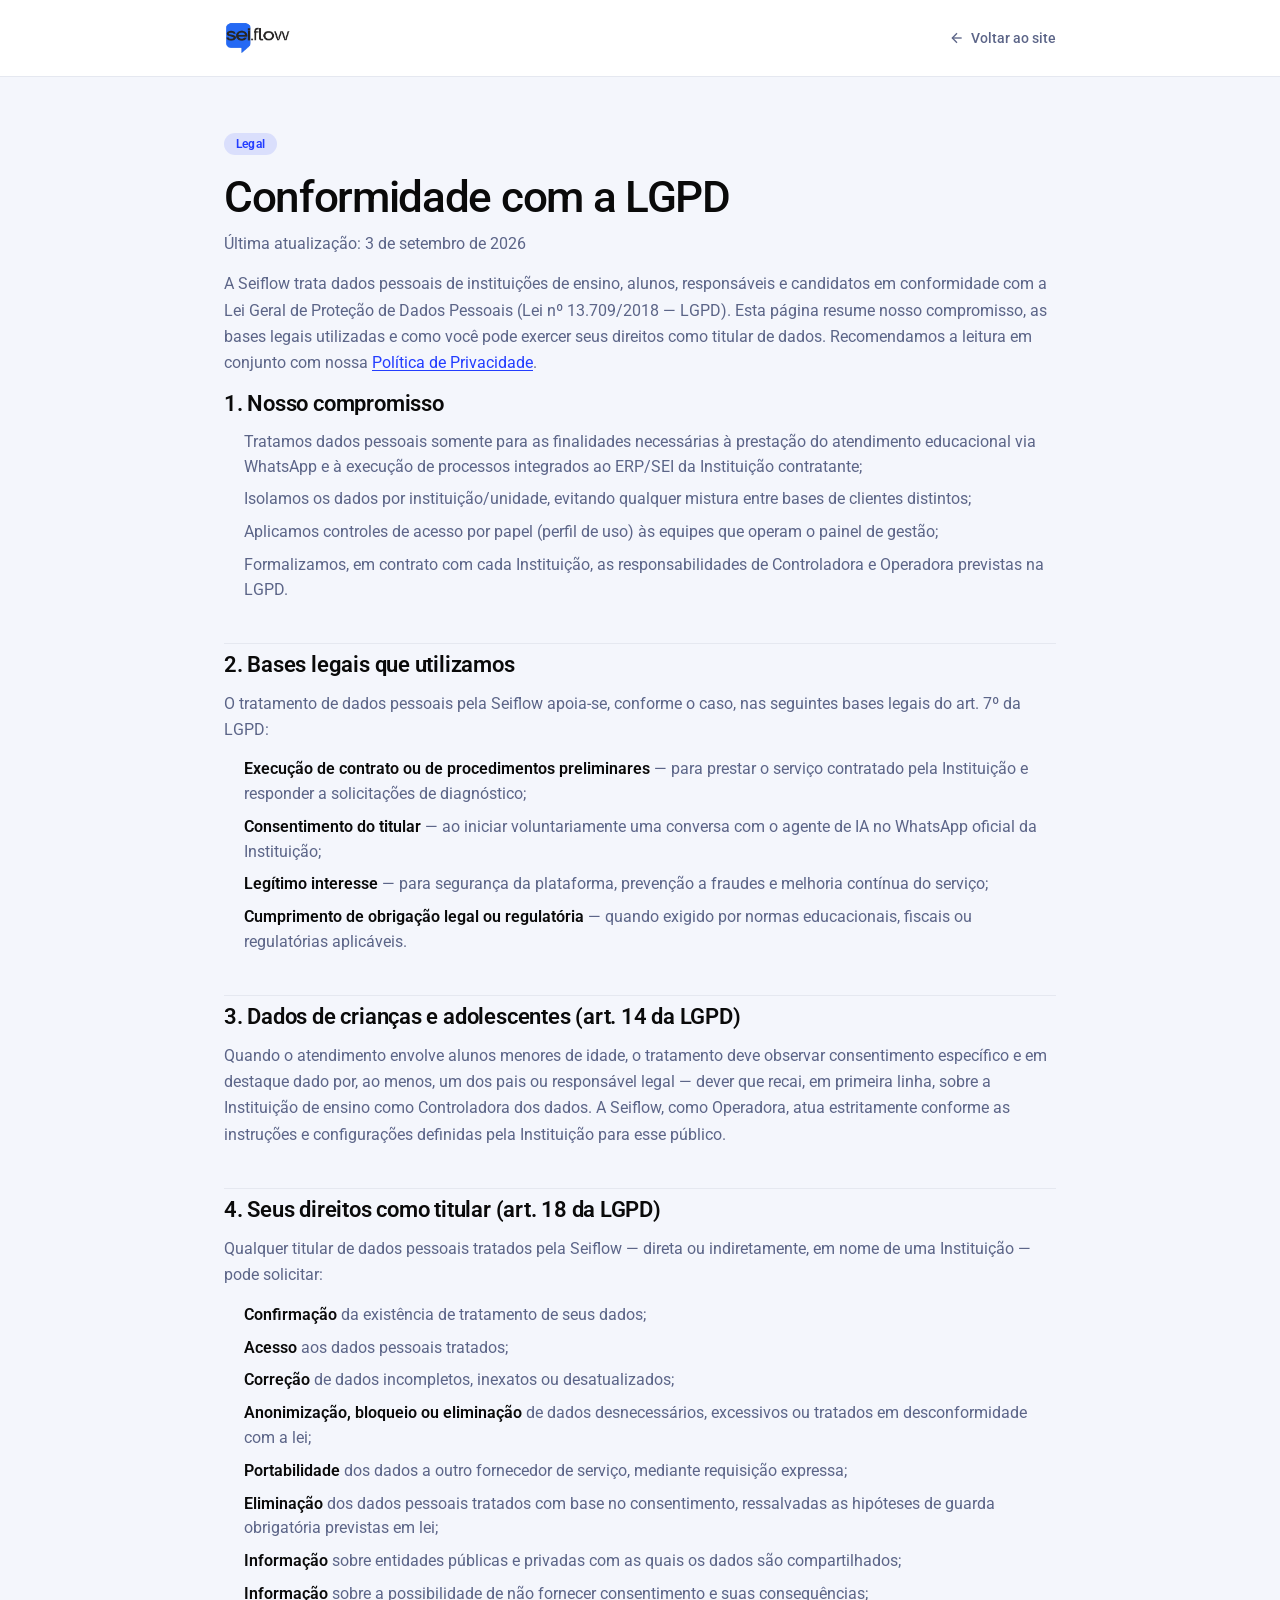
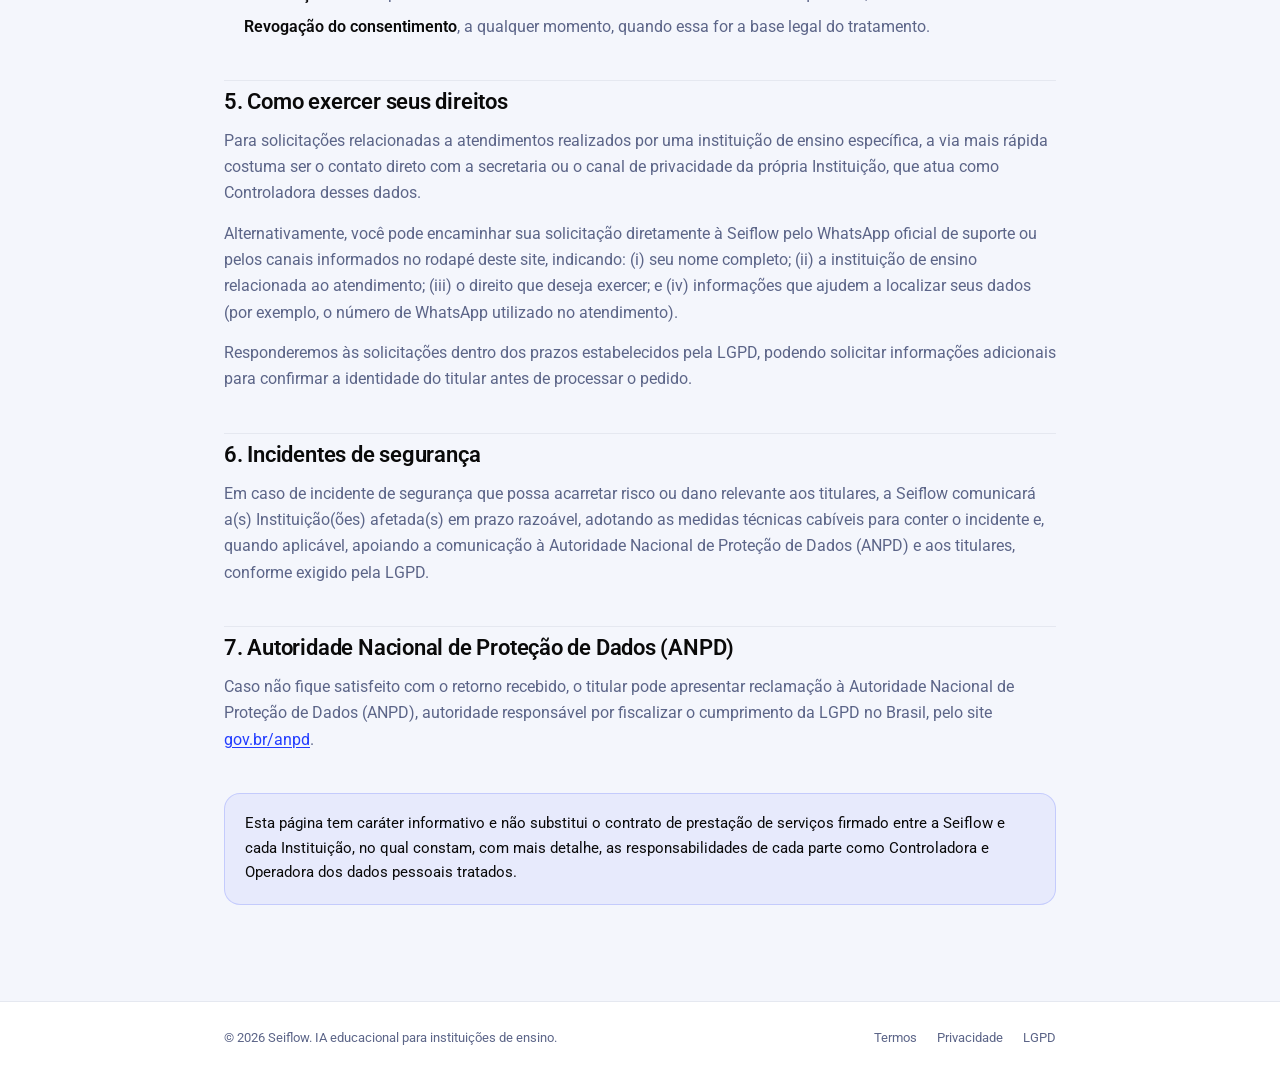
==== lgpd.html @ a1c2a1d6 "Adicionar paginas de Termos de Uso, Politica de Privacidade e LGPD" ====
<!DOCTYPE html>
<html lang="pt-BR">
<head>
  <meta charset="UTF-8">
  <meta name="viewport" content="width=device-width, initial-scale=1, maximum-scale=5">
  <title>LGPD — Seiflow</title>
  <meta name="description" content="Compromisso da Seiflow com a Lei Geral de Proteção de Dados: bases legais, direitos do titular e como exercê-los.">
  <meta name="robots" content="noindex">
  <link rel="icon" href="assets/favicon.ico">
  <link rel="icon" type="image/png" sizes="32x32" href="assets/favicon-32.png">
  <link rel="apple-touch-icon" href="assets/apple-touch-icon.png">
  <link rel="preconnect" href="https://fonts.googleapis.com">
  <link rel="preconnect" href="https://fonts.gstatic.com" crossorigin>
  <link href="https://fonts.googleapis.com/css2?family=Roboto:ital,wght@0,400;0,500;0,700;1,400;1,500&family=Instrument+Serif:ital@0;1&display=swap" rel="stylesheet">
  <link rel="stylesheet" href="css/main.css">
</head>
<body>

  <header class="legal-nav">
    <div class="legal-nav__bar">
      <a href="index.html" class="logo" aria-label="Seiflow">
        <img class="logo-img logo-img--dark" src="assets/logo-header-dark.png" alt="sei.flow" style="height:32px">
      </a>
      <a href="index.html" class="legal-nav__back">
        <svg width="16" height="16" viewBox="0 0 24 24" fill="none" stroke="currentColor" stroke-width="2"><path d="m12 19-7-7 7-7"/><path d="M19 12H5"/></svg>
        Voltar ao site
      </a>
    </div>
  </header>

  <main class="legal">
    <span class="legal__eyebrow">Legal</span>
    <h1>Conformidade com a LGPD</h1>
    <p class="legal__updated">Última atualização: 3 de setembro de 2026</p>

    <p class="legal__intro">
      A Seiflow trata dados pessoais de instituições de ensino, alunos, responsáveis e candidatos em conformidade
      com a Lei Geral de Proteção de Dados Pessoais (Lei nº 13.709/2018 — LGPD). Esta página resume nosso
      compromisso, as bases legais utilizadas e como você pode exercer seus direitos como titular de dados.
      Recomendamos a leitura em conjunto com nossa <a class="legal-link" href="privacidade.html">Política de
      Privacidade</a>.
    </p>

    <section>
      <h2>1. Nosso compromisso</h2>
      <ul>
        <li>Tratamos dados pessoais somente para as finalidades necessárias à prestação do atendimento educacional via WhatsApp e à execução de processos integrados ao ERP/SEI da Instituição contratante;</li>
        <li>Isolamos os dados por instituição/unidade, evitando qualquer mistura entre bases de clientes distintos;</li>
        <li>Aplicamos controles de acesso por papel (perfil de uso) às equipes que operam o painel de gestão;</li>
        <li>Formalizamos, em contrato com cada Instituição, as responsabilidades de Controladora e Operadora previstas na LGPD.</li>
      </ul>
    </section>

    <section>
      <h2>2. Bases legais que utilizamos</h2>
      <p>O tratamento de dados pessoais pela Seiflow apoia-se, conforme o caso, nas seguintes bases legais do art. 7º da LGPD:</p>
      <ul>
        <li><strong>Execução de contrato ou de procedimentos preliminares</strong> — para prestar o serviço contratado pela Instituição e responder a solicitações de diagnóstico;</li>
        <li><strong>Consentimento do titular</strong> — ao iniciar voluntariamente uma conversa com o agente de IA no WhatsApp oficial da Instituição;</li>
        <li><strong>Legítimo interesse</strong> — para segurança da plataforma, prevenção a fraudes e melhoria contínua do serviço;</li>
        <li><strong>Cumprimento de obrigação legal ou regulatória</strong> — quando exigido por normas educacionais, fiscais ou regulatórias aplicáveis.</li>
      </ul>
    </section>

    <section>
      <h2>3. Dados de crianças e adolescentes (art. 14 da LGPD)</h2>
      <p>
        Quando o atendimento envolve alunos menores de idade, o tratamento deve observar consentimento específico
        e em destaque dado por, ao menos, um dos pais ou responsável legal — dever que recai, em primeira linha,
        sobre a Instituição de ensino como Controladora dos dados. A Seiflow, como Operadora, atua estritamente
        conforme as instruções e configurações definidas pela Instituição para esse público.
      </p>
    </section>

    <section>
      <h2>4. Seus direitos como titular (art. 18 da LGPD)</h2>
      <p>Qualquer titular de dados pessoais tratados pela Seiflow — direta ou indiretamente, em nome de uma Instituição — pode solicitar:</p>
      <ul>
        <li><strong>Confirmação</strong> da existência de tratamento de seus dados;</li>
        <li><strong>Acesso</strong> aos dados pessoais tratados;</li>
        <li><strong>Correção</strong> de dados incompletos, inexatos ou desatualizados;</li>
        <li><strong>Anonimização, bloqueio ou eliminação</strong> de dados desnecessários, excessivos ou tratados em desconformidade com a lei;</li>
        <li><strong>Portabilidade</strong> dos dados a outro fornecedor de serviço, mediante requisição expressa;</li>
        <li><strong>Eliminação</strong> dos dados pessoais tratados com base no consentimento, ressalvadas as hipóteses de guarda obrigatória previstas em lei;</li>
        <li><strong>Informação</strong> sobre entidades públicas e privadas com as quais os dados são compartilhados;</li>
        <li><strong>Informação</strong> sobre a possibilidade de não fornecer consentimento e suas consequências;</li>
        <li><strong>Revogação do consentimento</strong>, a qualquer momento, quando essa for a base legal do tratamento.</li>
      </ul>
    </section>

    <section>
      <h2>5. Como exercer seus direitos</h2>
      <p>
        Para solicitações relacionadas a atendimentos realizados por uma instituição de ensino específica, a via
        mais rápida costuma ser o contato direto com a secretaria ou o canal de privacidade da própria Instituição,
        que atua como Controladora desses dados.
      </p>
      <p>
        Alternativamente, você pode encaminhar sua solicitação diretamente à Seiflow pelo WhatsApp oficial de
        suporte ou pelos canais informados no rodapé deste site, indicando: (i) seu nome completo; (ii) a
        instituição de ensino relacionada ao atendimento; (iii) o direito que deseja exercer; e (iv) informações que
        ajudem a localizar seus dados (por exemplo, o número de WhatsApp utilizado no atendimento).
      </p>
      <p>
        Responderemos às solicitações dentro dos prazos estabelecidos pela LGPD, podendo solicitar informações
        adicionais para confirmar a identidade do titular antes de processar o pedido.
      </p>
    </section>

    <section>
      <h2>6. Incidentes de segurança</h2>
      <p>
        Em caso de incidente de segurança que possa acarretar risco ou dano relevante aos titulares, a Seiflow
        comunicará a(s) Instituição(ões) afetada(s) em prazo razoável, adotando as medidas técnicas cabíveis para
        conter o incidente e, quando aplicável, apoiando a comunicação à Autoridade Nacional de Proteção de Dados
        (ANPD) e aos titulares, conforme exigido pela LGPD.
      </p>
    </section>

    <section>
      <h2>7. Autoridade Nacional de Proteção de Dados (ANPD)</h2>
      <p>
        Caso não fique satisfeito com o retorno recebido, o titular pode apresentar reclamação à Autoridade Nacional
        de Proteção de Dados (ANPD), autoridade responsável por fiscalizar o cumprimento da LGPD no Brasil, pelo
        site <a class="legal-link" href="https://www.gov.br/anpd" target="_blank" rel="noopener">gov.br/anpd</a>.
      </p>
    </section>

    <div class="legal__note">
      <p>
        Esta página tem caráter informativo e não substitui o contrato de prestação de serviços firmado entre a
        Seiflow e cada Instituição, no qual constam, com mais detalhe, as responsabilidades de cada parte como
        Controladora e Operadora dos dados pessoais tratados.
      </p>
    </div>
  </main>

  <footer class="legal-footer">
    <div class="legal-footer__row">
      <span>© 2026 Seiflow. IA educacional para instituições de ensino.</span>
      <div class="legal-footer__links">
        <a href="termos.html">Termos</a>
        <a href="privacidade.html">Privacidade</a>
        <a href="lgpd.html">LGPD</a>
      </div>
    </div>
  </footer>

</body>
</html>
---- css/main.css ----
:root {
  --background: #f4f6fc;
  --foreground: #0a0a0a;
  --muted: #f4f6fc;
  --muted-foreground: #5c6588;
  --border: #e5e8f0;
  --ring: #233dff;
  --frame: #ffffff;
  --accent: #233dff;
  --card-primary: #233dff;
  --card-secondary: #d9e0ff;
  --card-foreground: #ffffff;
  --card-foreground-muted: rgba(255, 255, 255, 0.78);
  --phone-screen: #f4f6fc;
  --font-sans: "Roboto", system-ui, -apple-system, sans-serif;
  --font-serif: "Instrument Serif", Georgia, serif;
  --radius-xl: 12px;
  --radius-2xl: 16px;
  --radius-3xl: 24px;
  --radius-4xl: 32px;
  --nav-w: 56rem;
  --ease: cubic-bezier(0.22, 1, 0.36, 1);
  --sei: #233dff;

  /* Cores do blob — altere estes RGB para mudar o fundo do hero e do CTA */
  --blob-hero-base: #e7eeff;
  --blob-hero-1: 35, 61, 255;
  --blob-hero-2: 70, 190, 255;
  --blob-hero-3: 150, 110, 255;
  --blob-hero-4: 50, 220, 180;
  --blob-cta-base: #eaf1ff;
  --blob-cta-1: 35, 61, 255;
  --blob-cta-2: 90, 200, 255;
  --blob-cta-3: 170, 90, 255;
  --blob-cta-4: 40, 215, 170;
}

html.dark {
  --background: #0b1024;
  --foreground: #fafafa;
  --muted: #12183a;
  --muted-foreground: #a3a3a3;
  --border: #1e2748;
  --ring: #233dff;
  --frame: #070b1c;
  --accent: #233dff;
  --card-primary: #233dff;
  --card-secondary: #1a2458;
  --card-foreground: #fafafa;
  --card-foreground-muted: #d4d4d4;
  --phone-screen: #f4f6fc;
  color-scheme: dark;
}

*,
*::before,
*::after { box-sizing: border-box; }

html {
  scroll-behavior: smooth;
  overflow-x: hidden;
}

html {
  background: var(--background);
}
html,
body {
  margin: 0;
  padding: 0;
  color: var(--foreground);
  font-family: var(--font-sans);
  -webkit-font-smoothing: antialiased;
  overscroll-behavior-x: none;
}
body { background: transparent; }

::selection {
  background: var(--accent);
  color: #fff;
}

img, video { max-width: 100%; display: block; }
a { color: inherit; text-decoration: none; }
button { font: inherit; cursor: pointer; border: 0; background: none; color: inherit; }
ul { list-style: none; padding: 0; margin: 0; }

.wrap {
  width: min(64rem, calc(100% - 48px));
  margin-inline: auto;
}

section[id] { scroll-margin-top: 108px; }

.sr-only {
  position: absolute;
  width: 1px;
  height: 1px;
  padding: 0;
  margin: -1px;
  overflow: hidden;
  clip: rect(0, 0, 0, 0);
  border: 0;
}

.skip-to-content {
  position: absolute;
  left: 16px;
  top: -80px;
  z-index: 10000;
  background: var(--background);
  border: 2px solid var(--ring);
  color: var(--foreground);
  border-radius: 8px;
  padding: 12px 16px;
  font-weight: 600;
}
.skip-to-content:focus { top: 16px; }

/* ========== FRAME ========== */
.site-frame {
  position: fixed;
  z-index: 9999;
  pointer-events: none;
  background: var(--frame);
}
.site-frame--top { top: 0; left: 0; right: 0; height: 10px; }
.site-frame--bottom { bottom: 0; left: 0; right: 0; height: 10px; }
.site-frame--left { top: 0; bottom: 0; left: 0; width: 10px; }
.site-frame--right { top: 0; bottom: 0; right: 0; width: 10px; }

.site-corner {
  position: fixed;
  z-index: 9998;
  pointer-events: none;
  color: var(--frame);
}
.site-corner--top-left { top: 10px; left: 10px; transform: rotate(90deg); }
.site-corner--top-right { top: 10px; right: 10px; transform: rotate(180deg); }
.site-corner--bottom-left { bottom: 10px; left: 10px; }
.site-corner--bottom-right { bottom: 10px; right: 10px; transform: rotate(270deg); }

@media (max-width: 850px) {
  .site-frame, .site-corner { display: none; }
}

/* ========== NAV ========== */
.nav {
  position: fixed;
  top: 10px;
  left: 50%;
  transform: translateX(-50%) translateY(0);
  width: min(var(--nav-w), calc(100% - 120px));
  background: var(--frame);
  border-radius: 0 0 var(--radius-4xl) var(--radius-4xl);
  z-index: 80;
  box-shadow: 0 25px 50px -12px rgb(0 0 0 / 0.12);
  animation: nav-in 0.7s var(--ease) both;
}

@keyframes nav-in {
  from { transform: translateX(-50%) translateY(-100px); }
}

.nav__bar {
  height: 80px;
  display: flex;
  align-items: center;
  justify-content: space-between;
  padding: 0 16px 0 20px;
  gap: 16px;
}

.logo {
  display: flex;
  align-items: center;
  line-height: 0;
}
.logo-img {
  display: block;
  height: 36px;
  width: auto;
  object-fit: contain;
  object-position: left center;
}
.logo-img--white { display: none; }
html.dark .logo-img--dark { display: none; }
html.dark .logo-img--white { display: block; }
.logo--on-accent .logo-img--white {
  display: block;
  height: 32px;
  width: auto;
}

.blob-scene {
  position: absolute;
  inset: 0;
  width: 100%;
  height: 100%;
  pointer-events: none;
  filter: blur(42px) saturate(1.2);
  transform: scale(1.12);
}

.nav__links {
  display: flex;
  align-items: center;
  gap: 4px;
}

.nav__link {
  display: inline-flex;
  align-items: center;
  gap: 4px;
  padding: 8px 16px;
  font-size: 14px;
  font-weight: 500;
  white-space: nowrap;
  color: color-mix(in oklab, var(--foreground) 80%, transparent);
  border-radius: 999px;
  transition: background 0.2s, color 0.2s;
}
.nav__link:hover,
.nav__drop.is-open .nav__link {
  color: var(--foreground);
  background: color-mix(in oklab, var(--foreground) 5%, transparent);
}

.nav__link--icon {
  padding: 8px;
  width: 36px;
  height: 36px;
  border-radius: 50%;
  justify-content: center;
  color: #fff;
  background: var(--card-primary);
  box-shadow: 0 0 0 0 color-mix(in oklab, var(--card-primary) 45%, transparent);
  animation: login-pulse 2.6s ease-in-out infinite;
  transition: transform 0.25s var(--ease, ease), background 0.2s;
}
.nav__link--icon svg { transition: transform 0.3s var(--ease, ease); }
.nav__link--icon:hover {
  background: color-mix(in oklab, var(--card-primary) 85%, black);
  transform: translateY(-2px);
}
.nav__link--icon:hover svg { transform: rotate(-8deg) scale(1.08); }
.nav__drop.is-open .nav__link--icon {
  color: #fff;
  background: color-mix(in oklab, var(--card-primary) 85%, black);
  animation-play-state: paused;
}

@keyframes login-pulse {
  0%, 100% { box-shadow: 0 0 0 0 color-mix(in oklab, var(--card-primary) 45%, transparent); }
  50% { box-shadow: 0 0 0 8px color-mix(in oklab, var(--card-primary) 0%, transparent); }
}

.nav__drop { position: relative; }
.nav__menu {
  position: absolute;
  top: calc(100% + 8px);
  left: 0;
  min-width: 200px;
  background: var(--frame);
  border: 1px solid var(--border);
  border-radius: 16px;
  padding: 8px;
  box-shadow: 0 16px 40px -16px rgb(0 0 0 / 0.25);
  display: grid;
}
.nav__menu[hidden] { display: none; }
.nav__menu a {
  padding: 10px 12px;
  border-radius: 10px;
  font-size: 14px;
  font-weight: 500;
}
.nav__menu a:hover { background: color-mix(in oklab, var(--foreground) 5%, transparent); }

.nav__menu--login {
  left: auto;
  right: 0;
  min-width: 280px;
  padding: 20px;
  display: block;
}
.login-panel__title {
  font-size: 15px;
  font-weight: 600;
  color: var(--foreground);
  margin: 0 0 2px;
}
.login-panel__sub {
  font-size: 12.5px;
  color: var(--muted-foreground);
  margin: 0 0 16px;
}
.login-panel__form {
  display: grid;
  gap: 10px;
}
.login-panel__form input {
  width: 100%;
  border: 1px solid var(--border);
  background: var(--background);
  color: var(--foreground);
  border-radius: 10px;
  padding: 10px 12px;
  font: inherit;
  font-size: 14px;
  outline: none;
  transition: border-color 0.2s;
}
.login-panel__form input:focus { border-color: var(--foreground); }
.login-panel__submit {
  margin-top: 4px;
  width: 100%;
  border-radius: 10px;
  padding: 10px 12px;
  font-size: 14px;
  font-weight: 600;
  background: var(--foreground);
  color: var(--background);
}
.login-panel__link {
  display: block;
  margin-top: 14px;
  font-size: 12.5px;
  text-align: center;
  color: var(--muted-foreground);
}
.login-panel__link:hover { color: var(--foreground); }

.nav__actions {
  display: flex;
  align-items: center;
  gap: 16px;
}
.nav__signin {
  font-size: 14px;
  font-weight: 500;
  white-space: nowrap;
  color: color-mix(in oklab, var(--foreground) 80%, transparent);
}
.nav__signin:hover { color: var(--foreground); }

.nav__notch {
  position: absolute;
  top: 0;
  color: var(--frame);
  pointer-events: none;
}
.nav__notch--left { left: -49px; transform: rotate(180deg); }
.nav__notch--right { right: -49px; transform: rotate(90deg); }

.nav__toggle {
  display: none;
  width: 40px;
  height: 40px;
  place-items: center;
  flex-direction: column;
  justify-content: center;
  gap: 6px;
}
.nav__toggle span {
  display: block;
  width: 18px;
  height: 2px;
  background: var(--foreground);
  border-radius: 99px;
  transition: transform 0.25s;
}
.nav.is-open .nav__toggle span:first-child { transform: translateY(4px) rotate(45deg); }
.nav.is-open .nav__toggle span:last-child { transform: translateY(-4px) rotate(-45deg); }

.nav__drawer {
  display: none;
  padding: 8px 20px 24px;
  border-top: 1px solid var(--border);
}
.nav__drawer a {
  display: block;
  padding: 12px 4px;
  font-weight: 500;
}

@media (max-width: 1024px) and (min-width: 851px) {
  .nav__bar { padding: 0 12px 0 16px; gap: 8px; }
  .nav__links { gap: 0; }
  .nav__link { padding: 8px 10px; font-size: 13px; }
  .nav__actions { gap: 10px; }
  .nav__signin { font-size: 13px; white-space: nowrap; }
  .btn-split__label { padding: 10px 14px; font-size: 13px; white-space: nowrap; }
}

@media (max-width: 850px) {
  .nav {
    top: 0;
    left: 0;
    right: 0;
    transform: none;
    width: 100%;
    border-radius: 0 0 var(--radius-4xl) var(--radius-4xl);
    animation: none;
  }
  .nav__bar { height: 72px; padding: 0 24px; }
  .nav__links, .nav__actions, .nav__notch { display: none; }
  .nav__toggle { display: flex; }
  .logo-img { height: 30px; }
  .nav.is-open .nav__drawer { display: grid; }
}

/* ========== BUTTONS ========== */
.btn-split {
  position: relative;
  display: inline-flex;
  align-items: center;
  flex-wrap: nowrap;
}
.btn-split__accent {
  position: absolute;
  right: 0;
  inset-block: 0;
  width: calc(100% - 1.5rem);
  border-radius: var(--radius-xl);
  background: var(--accent);
}
.btn-split__label {
  position: relative;
  z-index: 1;
  padding: 12px 20px;
  border-radius: var(--radius-xl);
  background: var(--foreground);
  color: var(--background);
  font-size: 14px;
  font-weight: 500;
  white-space: nowrap;
}
.btn-split__icon {
  position: relative;
  z-index: 1;
  flex: none;
  margin-left: -1px;
  width: 40px;
  height: 40px;
  border-radius: var(--radius-xl);
  display: grid;
  place-items: center;
  color: #fff;
  background: var(--accent);
}
.btn-split:hover .btn-split__icon svg { transform: rotate(-45deg); }
.btn-split__icon svg { transition: transform 0.3s var(--ease); }

.btn-split--lg .btn-split__accent { width: calc(100% - 2rem); }
.btn-split--lg .btn-split__label { padding: 12px 24px; font-size: 15px; }
.btn-split--lg .btn-split__icon { width: 44px; height: 44px; }

.btn-dark {
  display: inline-flex;
  align-items: center;
  justify-content: center;
  padding: 12px 24px;
  border-radius: var(--radius-xl);
  background: var(--foreground);
  color: var(--background);
  font-size: 14px;
  font-weight: 600;
  transition: opacity 0.2s;
}
.btn-dark:hover { opacity: 0.9; }

.btn-ghost {
  display: inline-flex;
  align-items: center;
  justify-content: center;
  padding: 12px 24px;
  border-radius: var(--radius-xl);
  border: 1px solid var(--border);
  background: var(--frame);
  font-size: 14px;
  font-weight: 600;
}

/* ========== THEME ========== */
.theme-toggle {
  position: fixed;
  bottom: 24px;
  right: 24px;
  z-index: 50;
  width: 48px;
  height: 48px;
  border-radius: 999px;
  background: color-mix(in oklab, var(--foreground) 10%, transparent);
  display: grid;
  place-items: center;
}
html:not(.dark) .icon-sun { display: none; }
html.dark .icon-moon { display: none; }

.ai-chat {
  position: fixed;
  left: 18px;
  bottom: 18px;
  z-index: 48;
  display: flex;
  flex-direction: column;
  align-items: flex-start;
  gap: 12px;
}
.ai-chat__toggle {
  pointer-events: auto;
  border: 0;
  cursor: pointer;
  width: 56px;
  height: 56px;
  border-radius: 999px;
  display: grid;
  place-items: center;
  background: var(--sei);
  color: #fff;
  box-shadow: 0 12px 24px -10px rgb(35 61 255 / 0.55);
  transition: transform 0.2s var(--ease), box-shadow 0.2s var(--ease);
}
.ai-chat__toggle:hover { transform: translateY(-2px); }
.ai-chat__hint {
  position: absolute;
  left: calc(100% + 10px);
  bottom: 50%;
  transform: translateY(50%);
  white-space: nowrap;
  background: #fff;
  color: #0a0a0a;
  border: 1px solid var(--border);
  border-radius: 999px;
  padding: 8px 14px;
  font-size: 13px;
  font-weight: 500;
  box-shadow: 0 12px 28px -16px rgb(0 0 0 / 0.35);
  animation: chat-hint-in 0.4s var(--ease) 1s backwards, chat-hint-out 0.4s var(--ease) 6s forwards;
}
html.dark .ai-chat__hint {
  background: #12183a;
  color: #fafafa;
  border-color: #1e2748;
}
.ai-chat.is-open .ai-chat__hint { display: none; }

.ai-chat__panel[hidden] {
  display: none;
}
.ai-chat__panel {
  pointer-events: auto;
  width: min(320px, calc(100vw - 36px));
  max-height: 420px;
  display: flex;
  flex-direction: column;
  background: var(--frame);
  border: 1px solid var(--border);
  border-radius: var(--radius-2xl);
  box-shadow: 0 24px 48px -20px rgb(0 0 0 / 0.35);
  overflow: hidden;
  animation: chat-panel-in 0.22s var(--ease);
}
.ai-chat__head {
  display: flex;
  align-items: center;
  justify-content: space-between;
  padding: 12px 14px;
  background: var(--sei);
  color: #fff;
}
.ai-chat__head-title {
  display: flex;
  align-items: center;
  gap: 8px;
  font-weight: 700;
  font-size: 14px;
}
.ai-chat__dot {
  width: 8px;
  height: 8px;
  border-radius: 999px;
  background: #4ade80;
}
.ai-chat__close {
  border: 0;
  background: transparent;
  color: inherit;
  cursor: pointer;
  display: grid;
  place-items: center;
  padding: 2px;
}
.ai-chat__messages {
  flex: 1;
  overflow-y: auto;
  padding: 14px;
  display: flex;
  flex-direction: column;
  gap: 8px;
  min-height: 160px;
}
.ai-chat__msg {
  max-width: 88%;
  padding: 9px 12px;
  border-radius: 14px;
  font-size: 13px;
  line-height: 1.4;
}
.ai-chat__msg--bot {
  align-self: flex-start;
  background: var(--muted);
  color: var(--foreground);
  border: 1px solid var(--border);
  border-bottom-left-radius: 4px;
}
.ai-chat__msg--user {
  align-self: flex-end;
  background: var(--sei);
  color: #fff;
  border-bottom-right-radius: 4px;
}
.ai-chat__form {
  display: flex;
  align-items: center;
  gap: 8px;
  padding: 10px;
  border-top: 1px solid var(--border);
}
.ai-chat__form input {
  flex: 1;
  border: 1px solid var(--border);
  border-radius: 999px;
  padding: 9px 14px;
  font: inherit;
  font-size: 13px;
  background: var(--background);
  color: var(--foreground);
}
.ai-chat__form button {
  border: 0;
  cursor: pointer;
  width: 34px;
  height: 34px;
  border-radius: 999px;
  background: var(--sei);
  color: #fff;
  display: grid;
  place-items: center;
  flex-shrink: 0;
}

@keyframes chat-hint-in {
  from { opacity: 0; transform: translateY(50%) translateX(6px); }
  to { opacity: 1; transform: translateY(50%) translateX(0); }
}
@keyframes chat-hint-out {
  from { opacity: 1; }
  to { opacity: 0; visibility: hidden; }
}
@keyframes chat-panel-in {
  from { opacity: 0; transform: translateY(8px) scale(0.98); }
  to { opacity: 1; transform: translateY(0) scale(1); }
}

@media (max-width: 850px) {
  .ai-chat { left: 10px; bottom: 80px; }
  .ai-chat__hint { display: none; }
}
@media (prefers-reduced-motion: reduce) {
  .ai-chat__hint { animation: none; }
  .ai-chat__panel { animation: none; }
}

/* ========== HERO ========== */
.hero {
  position: relative;
  isolation: isolate;
  display: flex;
  flex-direction: column;
  color-scheme: light;
}

.hero__bg {
  position: absolute;
  inset: 0;
  min-height: 100%;
  overflow: hidden;
  background: var(--blob-hero-base);
  border-radius: 0 0 var(--radius-4xl) var(--radius-4xl);
  z-index: 0;
}
.hero__bg::after {
  content: "";
  position: absolute;
  inset: 0;
  border-radius: inherit;
  background:
    linear-gradient(180deg, transparent 0%, transparent 62%, var(--background) 100%);
  pointer-events: none;
}

.hero__copy,
.hero__shot,
.marquee {
  position: relative;
  z-index: 1;
}
@media (min-width: 850px) {
  .hero__bg { inset: 10px; }
}

.hero__glyphs {
  position: absolute;
  inset: 72px 0 auto;
  height: 42%;
  pointer-events: none;
  z-index: 1;
}
.hero__glyphs .g {
  position: absolute;
  color: var(--accent);
  opacity: 0.16;
}
.g--cap { top: 8%; left: 8%; transform: rotate(-18deg); }
.g--school { top: 18%; right: 9%; transform: rotate(12deg); }
.g--book { top: 58%; left: 14%; transform: rotate(8deg); }
@media (max-width: 850px) {
  .g--book { display: none; }
  .g--cap { left: 4%; }
  .g--school { right: 4%; }
}

.hero__copy {
  display: flex;
  flex-direction: column;
  align-items: center;
  text-align: center;
  max-width: 72rem;
  margin: 0 auto;
  padding: 10rem 24px 0;
}

.badge {
  display: inline-flex;
  align-items: center;
  gap: 6px;
  padding: 6px 12px 6px 16px;
  border-radius: var(--radius-xl);
  border: 1px solid rgb(0 0 0 / 0.1);
  background: #fff;
  color: #000;
  font-size: 14px;
  font-weight: 500;
  margin-bottom: 24px;
}
.badge span { color: var(--accent); }

.hero h1 {
  margin: 0 0 20px;
  width: 100%;
  max-width: 72rem;
  font-size: clamp(20px, 4.6vw, 56px);
  font-weight: 500;
  letter-spacing: -0.035em;
  line-height: 1.15;
  color: #000;
}
.hero h1 > span {
  display: block;
  white-space: nowrap;
}
.hero h1 .wa-word {
  display: inline-block;
  white-space: nowrap;
}
.hero h1 .wa-word span {
  display: inline-block;
  color: #0a0a0a;
  -webkit-text-stroke: 1px rgb(0 0 0 / 0.5);
  paint-order: stroke fill;
  animation: wa-fill 4.8s ease-in-out infinite;
  animation-delay: calc(var(--i) * 0.11s);
}
@keyframes wa-fill {
  0%, 6% {
    color: #0a0a0a;
    text-shadow: none;
  }
  12% {
    color: #d8ffe8;
    text-shadow: 0 0 18px #25d366, 0 0 6px #25d366;
  }
  20%, 72% {
    color: #25d366;
    text-shadow: 0 0 10px rgb(37 211 102 / 0.45);
  }
  86%, 100% {
    color: #0a0a0a;
    text-shadow: none;
  }
}
@media (prefers-reduced-motion: reduce) {
  .hero h1 .wa-word span {
    animation: none;
    color: #25d366;
    text-shadow: none;
  }
}
.hero h1 em {
  font-family: var(--font-serif);
  font-style: italic;
  font-weight: 400;
  color: var(--accent);
}

.hero__copy > p {
  margin: 0 0 20px;
  font-size: 18px;
  color: #525252;
  max-width: 48ch;
}

.hero__for {
  display: flex;
  flex-wrap: wrap;
  justify-content: center;
  gap: 8px;
  margin: 0 0 28px;
  padding: 0;
  list-style: none;
}
.hero__for li {
  font-size: 11px;
  font-weight: 600;
  letter-spacing: 0.06em;
  text-transform: uppercase;
  color: #3f3f46;
  border: 1px solid rgb(0 0 0 / 0.1);
  background: #fff;
  border-radius: 999px;
  padding: 6px 12px;
}

.hero__shot {
  position: relative;
  padding: 0 24px;
  margin-top: 96px;
}
.hero__shot-frame {
  max-width: 64rem;
  margin: 0 auto;
  border-radius: 16px;
  overflow: hidden;
  border: 1px solid #e5e5e5;
  background: #fff;
  box-shadow: 0 25px 50px -12px rgb(0 0 0 / 0.08);
  -webkit-mask-image: linear-gradient(to bottom, #000 62%, transparent 100%);
  mask-image: linear-gradient(to bottom, #000 62%, transparent 100%);
}
.hero__shot-frame img,
.dash-card img,
.shot {
  width: 100%;
  height: auto;
  display: block;
}
html.dark .shot--light { display: none; }
html:not(.dark) .shot--dark { display: none; }

.marquee {
  padding: 48px 0 24px;
  overflow: hidden;
}
.marquee__track {
  display: flex;
  width: max-content;
  overflow: hidden;
  mask-image: linear-gradient(to right, transparent, #000 10%, #000 90%, transparent);
  -webkit-mask-image: linear-gradient(to right, transparent, #000 10%, #000 90%, transparent);
}
.marquee__track ul {
  display: flex;
  align-items: center;
  animation: marquee 32s linear infinite;
}
.marquee li {
  flex: none;
  margin-right: 88px;
  font-size: 28px;
  font-weight: 600;
  letter-spacing: -0.03em;
  color: #171717;
  white-space: nowrap;
}
.marquee__logo {
  display: inline-flex;
  align-items: center;
  gap: 6px;
  height: 42px;
}
.marquee__logo img {
  height: 42px;
  width: auto;
  object-fit: contain;
}
.marquee__logo span {
  font-size: 28px;
  font-weight: 600;
  letter-spacing: -0.06em;
}
.marquee__wordmark {
  height: 36px;
  background: #0a0a0a;
  border-radius: 8px;
  padding: 4px 10px;
}

@keyframes marquee {
  from { transform: translateX(0); }
  to { transform: translateX(-100%); }
}

@media (max-width: 850px) {
  .hero__copy {
    align-items: flex-start;
    text-align: left;
    padding-top: 8rem;
    width: 100%;
  }
  .hero h1 { font-size: clamp(22px, 7.5vw, 34px); }
  .hero h1 > span { white-space: normal; }
  .hero__for { justify-content: flex-start; }
  .hero__shot { margin-top: 40px; }
  .marquee { padding: 56px 0 32px; }
  .marquee li { font-size: 20px; margin-right: 48px; }
  .btn-split--lg { width: 100%; }
  .btn-split--lg .btn-split__accent { width: calc(100% - 2rem); }
  .btn-split--lg .btn-split__label { flex: 1; text-align: center; }
}

/* ========== REVEAL ========== */
.reveal, .reveal-up {
  animation: rise 0.8s var(--ease) both;
}
.hero__copy .reveal:nth-child(1) { animation-delay: 0.05s; }
.hero__copy .reveal:nth-child(2) { animation-delay: 0.12s; }
.hero__copy .reveal:nth-child(3) { animation-delay: 0.2s; }
.hero__copy .reveal:nth-child(4) { animation-delay: 0.26s; }
.hero__copy .reveal:nth-child(5) { animation-delay: 0.32s; }
.hero__shot { animation-delay: 0.35s; }
.marquee { animation-delay: 0.45s; }

@keyframes rise {
  from { opacity: 0; filter: blur(8px); transform: translateY(20px); }
  to { opacity: 1; filter: blur(0); transform: none; }
}

/* ========== STATEMENT ========== */
.statement {
  padding: 48px 24px;
  background: color-mix(in oklab, var(--background) 78%, transparent);
}
.statement__text {
  max-width: 64rem;
  margin: 0 auto;
  font-size: clamp(1.75rem, 4vw, 3rem);
  font-weight: 500;
  letter-spacing: -0.03em;
  line-height: 1.25;
}
.statement__text .w {
  display: inline-block;
  margin-right: 0.35em;
  opacity: 0.14;
  filter: blur(8px);
  will-change: opacity, filter;
}

.campus-rail {
  display: grid;
  grid-template-columns: repeat(4, 1fr);
  gap: 10px;
  width: min(64rem, calc(100% - 48px));
  margin: 0 auto 8px;
  padding: 8px 0 32px;
}
.campus-rail figure {
  margin: 0;
  position: relative;
  height: 168px;
  border-radius: 16px;
  overflow: hidden;
}
.campus-rail img {
  width: 100%;
  height: 118%;
  object-fit: cover;
  display: block;
  will-change: transform;
}
.campus-rail figure::after {
  content: "";
  position: absolute;
  inset: auto 0 0;
  height: 48%;
  background: linear-gradient(transparent, rgb(0 0 0 / 0.5));
  pointer-events: none;
}
.campus-rail figcaption {
  position: absolute;
  left: 12px;
  bottom: 10px;
  z-index: 1;
  margin: 0;
  color: #fff;
  font-size: 11px;
  font-weight: 700;
  letter-spacing: 0.1em;
  text-transform: uppercase;
}
@media (max-width: 800px) {
  .campus-rail { grid-template-columns: 1fr 1fr; }
  .campus-rail figure { height: 132px; }
}

.edu-moment {
  padding: 8px 24px 32px;
  background: color-mix(in oklab, var(--background) 78%, transparent);
}
.edu-moment__frame {
  margin: 0;
  border-radius: 24px;
  overflow: hidden;
  background: #1a2cff;
}
.edu-moment__frame img {
  width: 100%;
  height: auto;
  display: block;
  will-change: transform;
}

.edu-moment--full {
  padding: 0;
}
.edu-moment--full .edu-moment__frame {
  border-radius: 0;
}
.edu-moment--full .edu-moment__frame img {
  width: 100%;
  height: auto;
  object-fit: contain;
}

.forwho {
  padding: 8px 24px 40px;
  background: color-mix(in oklab, var(--background) 78%, transparent);
}
.forwho h2 {
  margin: 0;
  max-width: 22ch;
  font-size: clamp(1.75rem, 4vw, 2.75rem);
  font-weight: 500;
  letter-spacing: -0.04em;
  line-height: 1.15;
}
.forwho__grid {
  display: grid;
  gap: 12px;
  margin-top: 24px;
}
@media (min-width: 800px) {
  .forwho__grid { grid-template-columns: repeat(3, 1fr); }
}
.forwho article {
  background: var(--frame);
  border: 1px solid var(--border);
  border-radius: 20px;
  padding: 0 0 20px;
  overflow: hidden;
}
.forwho article img {
  width: 100%;
  height: 168px;
  object-fit: cover;
  display: block;
  margin-bottom: 16px;
  will-change: transform;
}
.forwho h3 {
  margin: 0 0 8px;
  padding: 0 22px;
  font-size: 18px;
  font-weight: 600;
}
.forwho p {
  margin: 0;
  padding: 0 22px;
  color: var(--muted-foreground);
  font-size: 14.5px;
  line-height: 1.5;
}

/* ========== BENTO ========== */
.bento {
  padding: 0 24px 48px;
  background: color-mix(in oklab, var(--background) 72%, transparent);
}
.bento__grid {
  max-width: 64rem;
  margin: 0 auto;
  display: grid;
  gap: 16px;
}
.bento__pair {
  display: grid;
  gap: 16px;
}
@media (min-width: 800px) {
  .bento__grid {
    grid-template-columns: 1.15fr 0.85fr;
    grid-template-areas:
      "wide phone"
      "wide pair";
  }
  .card--wide { grid-area: wide; }
  .card--phone { grid-area: phone; }
  .bento__pair {
    grid-area: pair;
    grid-template-columns: 1fr 1fr;
  }
}

.card {
  border-radius: var(--radius-4xl);
  padding: 28px;
  min-height: 260px;
  display: flex;
  flex-direction: column;
  overflow: hidden;
  transition: transform 0.4s var(--ease);
}
.card--phone { overflow: visible; padding-bottom: 48px; }
.card:hover { transform: translateY(-2px); }
.card--brand { background: var(--card-primary); color: #fff; }
.card--brand p { color: rgba(255, 255, 255, 0.78); }
.card--mint { background: var(--card-secondary); color: #171717; text-align: center; align-items: center; justify-content: center; }
.card--mint p { color: #3f3f46; }
.card:hover .card__copy,
.card:hover .workspace,
.card:hover .phone-wrap,
.card:hover .avatars,
.card:hover .metrics {
  transform: scale(1.04);
}
.card__copy, .workspace, .phone-wrap, .avatars, .metrics {
  transition: transform 0.5s var(--ease);
}
.card h3 {
  margin: 0 0 8px;
  font-size: clamp(1.25rem, 2vw, 1.6rem);
  font-weight: 500;
  letter-spacing: -0.03em;
  line-height: 1.2;
}
.card p { margin: 0; font-size: 14px; color: var(--card-foreground-muted); line-height: 1.5; }
.card__copy { margin-bottom: 24px; }

.workspace {
  margin-top: auto;
  background: #fff;
  border-radius: 16px;
  overflow: hidden;
  box-shadow: 0 20px 40px -24px rgb(0 0 0 / 0.35);
  color: #171717;
}
.workspace__bar {
  display: flex;
  align-items: center;
  gap: 6px;
  padding: 10px 14px;
  background: #f3f3f3;
  font-size: 11px;
  color: #737373;
}
.workspace__bar em { font-style: normal; margin-left: 8px; }
.dot { width: 8px; height: 8px; border-radius: 50%; background: #d4d4d4; }
.workspace__body { padding: 20px 18px 22px; }
.workspace__body strong { display: block; font-size: 20px; letter-spacing: -0.03em; margin-bottom: 4px; }
.workspace__body span { font-size: 13px; color: #737373; }
.workspace__chip {
  display: inline-block;
  margin-top: 16px;
  font-size: 10px;
  letter-spacing: 0.12em;
  font-weight: 600;
  padding: 6px 10px;
  border-radius: 999px;
  background: #f3f3f3;
}

.phone-wrap {
  position: relative;
  display: grid;
  place-items: center;
  min-height: 280px;
  margin-top: 8px;
}
.rings {
  position: absolute;
  inset: 0;
  pointer-events: none;
}
.rings span {
  position: absolute;
  left: 50%;
  top: 50%;
  border: 1px solid color-mix(in oklab, #fff 70%, transparent);
  border-radius: 50%;
  transform: translate(-50%, -50%);
  animation: ring-pulse 4s var(--ease) infinite;
}
.rings span:nth-child(1) { width: 200px; height: 200px; animation-delay: 0s; }
.rings span:nth-child(2) { width: 250px; height: 250px; animation-delay: 0.4s; opacity: 0.7; }
.rings span:nth-child(3) { width: 300px; height: 300px; animation-delay: 0.8s; opacity: 0.45; }
@keyframes ring-pulse {
  0%, 100% { transform: translate(-50%, -50%) scale(1); opacity: 0.55; }
  50% { transform: translate(-50%, -50%) scale(1.06); opacity: 0.9; }
}
.dash-card {
  margin-top: auto;
  border-radius: 16px;
  overflow: hidden;
  box-shadow: 0 20px 40px -24px rgb(0 0 0 / 0.45);
  background: #fff;
  max-height: 280px;
}
.dash-card img {
  width: 100%;
  height: 280px;
  object-fit: cover;
  object-position: top left;
}
.phone--shot {
  width: 200px;
  height: auto;
  min-height: 0;
  padding: 0;
  border: 6px solid #111;
  background: #111;
  overflow: hidden;
  max-height: 340px;
}
.phone--shot img {
  width: 100%;
  height: 340px;
  object-fit: cover;
  object-position: top center;
  display: block;
}
.phone {
  position: relative;
  width: 176px;
  height: 256px;
  margin: 16px auto 0;
  background: #fff;
  border: 4px solid #262626;
  border-radius: 24px;
  overflow: hidden;
  box-shadow: 0 25px 50px -12px rgb(0 0 0 / 0.35);
}
.phone__notch {
  position: absolute;
  top: 8px;
  left: 50%;
  transform: translateX(-50%);
  width: 64px;
  height: 16px;
  background: #262626;
  border-radius: 999px;
  z-index: 2;
}
.phone__screen { padding: 36px 12px 12px; background: var(--phone-screen); height: 100%; }
.wa-search {
  background: #fff;
  border: 1px solid #e5e5e5;
  border-radius: 999px;
  padding: 6px 10px;
  font-size: 11px;
  color: #a3a3a3;
  margin-bottom: 12px;
}
.wa-label { margin: 0; font-size: 11px; color: #737373; }
.wa-stat { margin: 0 0 12px; font-size: 20px; font-weight: 500; color: #171717; }
.wa-tabs { display: flex; gap: 6px; }
.wa-tabs span { font-size: 11px; color: #a3a3a3; padding: 4px 8px; }
.wa-tabs .is-on {
  background: var(--accent);
  color: #fff;
  border-radius: 999px;
  font-weight: 500;
}
.phone__toast {
  position: absolute;
  bottom: 0;
  left: 50%;
  transform: translate(-50%, 30%);
  background: #171717;
  color: #fff;
  border-radius: 16px;
  padding: 10px 16px;
  width: max-content;
  box-shadow: 0 16px 32px -12px rgb(0 0 0 / 0.5);
}
.phone__toast small { color: #a3a3a3; font-size: 11px; }
.phone__toast div { display: flex; align-items: center; gap: 10px; }
.phone__toast em {
  font-style: normal;
  font-size: 11px;
  font-weight: 600;
  background: color-mix(in oklab, var(--accent) 30%, transparent);
  color: #9bb0ff;
  padding: 2px 8px;
  border-radius: 6px;
}

.avatars { display: flex; margin: 20px 0 16px; }
.avatars span {
  width: 48px;
  height: 48px;
  border-radius: 50%;
  border: 2px solid #fff;
  margin-left: -14px;
  display: grid;
  place-items: center;
  font-size: 12px;
  font-weight: 600;
  background: #171717;
  color: #fff;
}
.avatars span:first-child { margin-left: 0; background: #1557ff; }
.avatars span:nth-child(2) { background: #0a0a0a; }
.avatars span:nth-child(3) { background: #3b82f6; }
.avatars span:nth-child(4) { background: #525252; }
.avatars__more { background: var(--accent) !important; color: #fff !important; }
.card__meta { font-size: 12px !important; font-weight: 500; }

.metrics { display: grid; gap: 8px; margin-top: auto; }
.metrics div {
  display: flex;
  justify-content: space-between;
  align-items: center;
  background: rgba(255, 255, 255, 0.14);
  color: #fff;
  border-radius: 12px;
  padding: 12px;
  font-size: 14px;
  font-weight: 500;
}
.metrics b { font-weight: 600; }

/* ========== QUOTES ========== */
.quotes {
  background: color-mix(in oklab, var(--frame) 80%, transparent);
  border-block: 1px solid color-mix(in oklab, var(--accent) 15%, transparent);
  padding: 56px 0;
}
.quotes h2 {
  margin: 0 0 28px;
  font-size: clamp(2rem, 5vw, 3.75rem);
  font-weight: 500;
  letter-spacing: -0.04em;
  line-height: 1.1;
}
.quotes__grid {
  display: grid;
  gap: 32px;
}
@media (min-width: 900px) {
  .quotes__grid { grid-template-columns: 0.7fr 1.3fr; gap: 48px; align-items: center; }
}
.quotes__tabs { display: flex; gap: 16px; align-items: center; }
.quotes__tab {
  position: relative;
  width: 64px;
  height: 64px;
  border-radius: 50%;
  background: var(--ring);
  display: grid;
  place-items: center;
  color: #171717;
  font-weight: 600;
}
.quotes__tab span {
  width: 48px;
  height: 48px;
  border-radius: 50%;
  background: #fff;
  display: grid;
  place-items: center;
  font-size: 13px;
  overflow: hidden;
  filter: grayscale(1);
}
.quotes__tab span img {
  width: 100%;
  height: 100%;
  object-fit: cover;
}
.quotes__tab.is-active span { filter: none; }
.quotes__tab svg {
  position: absolute;
  inset: -8px;
  width: calc(100% + 16px);
  height: calc(100% + 16px);
  transform: rotate(-90deg);
}
.quotes__tab circle {
  fill: none;
  stroke: var(--ring);
  stroke-width: 1.5;
  opacity: 0.2;
}
.quotes__tab .quotes__progress {
  opacity: 1;
  stroke-dasharray: 301.6;
  stroke-dashoffset: 301.6;
}
.quotes__tab.is-active .quotes__progress {
  animation: ring 7s linear forwards;
}
@keyframes ring { to { stroke-dashoffset: 0; } }

.quotes blockquote {
  margin: 0;
  font-size: clamp(1.25rem, 2.4vw, 1.75rem);
  font-weight: 500;
  letter-spacing: -0.03em;
  line-height: 1.35;
}
.quotes figcaption {
  margin-top: 20px;
  color: var(--muted-foreground);
  font-size: 14px;
}
.quotes__logos {
  display: flex;
  flex-wrap: wrap;
  gap: 28px;
  margin-top: 28px;
  color: var(--muted-foreground);
  font-size: 13px;
  font-weight: 600;
  letter-spacing: 0.04em;
  text-transform: uppercase;
}

/* ========== HOW ========== */
.how {
  padding: 56px 0;
  background: color-mix(in oklab, var(--background) 70%, transparent);
}
.how__grid {
  display: grid;
  gap: 64px;
}
@media (min-width: 900px) {
  .how__grid { grid-template-columns: 0.9fr 1.1fr; align-items: start; }
}
.how__intro h2 {
  margin: 0;
  font-size: clamp(2.25rem, 5vw, 3.5rem);
  font-weight: 500;
  letter-spacing: -0.04em;
}
.how__intro p {
  margin: 24px 0 0;
  max-width: 28rem;
  font-size: 18px;
  line-height: 1.6;
  color: color-mix(in oklab, var(--foreground) 60%, transparent);
}
.how__intro .btn-dark { margin-top: 32px; }

.how__track { position: relative; }
.how__steps {
  position: relative;
  margin: 0;
  padding: 0;
  list-style: none;
}
.how__line {
  position: absolute;
  left: 24px;
  top: 24px;
  bottom: 24px;
  width: 2px;
  background: color-mix(in oklab, var(--foreground) 10%, transparent);
  display: block;
}
.how__fill {
  display: block;
  width: 100%;
  height: 0%;
  background: var(--accent);
  transform-origin: top;
}
.how__steps li {
  position: relative;
  display: flex;
  gap: 20px;
  padding-bottom: 24px;
}
.how__steps li:last-child { padding-bottom: 0; }
.how__grid { gap: 40px; }
.how__steps li.is-on i {
  transform: scale(1.08);
  box-shadow: 0 0 0 7px color-mix(in oklab, var(--accent) 22%, transparent);
}
.how__steps i {
  position: relative;
  z-index: 1;
  width: 48px;
  height: 48px;
  border-radius: 50%;
  background: var(--accent);
  color: #fff;
  transition: transform 0.45s var(--ease), box-shadow 0.45s var(--ease);
  display: grid;
  place-items: center;
  flex: none;
}
.how__steps h3 {
  margin: 8px 0 8px;
  font-size: 22px;
  font-weight: 600;
}
.how__steps p {
  margin: 0;
  max-width: 28rem;
  color: color-mix(in oklab, var(--foreground) 60%, transparent);
  line-height: 1.55;
}

/* ========== TABLE ========== */
.table-sec {
  padding: 96px 0;
  background: var(--frame);
}
.eyebrow {
  font-size: 12px;
  font-weight: 600;
  letter-spacing: 0.16em;
  text-transform: uppercase;
  color: var(--muted-foreground);
  margin: 0 0 12px;
}
.table-sec h2 {
  margin: 0 0 40px;
  max-width: 18ch;
  font-size: clamp(2rem, 4vw, 3rem);
  font-weight: 500;
  letter-spacing: -0.04em;
}
.table-wrap {
  overflow-x: auto;
  border: 1px solid var(--border);
  border-radius: 20px;
  background: var(--background);
}
table { width: 100%; border-collapse: collapse; min-width: 640px; font-size: 14.5px; }
th, td { text-align: left; padding: 16px 20px; }
th { font-weight: 600; background: color-mix(in oklab, var(--foreground) 4%, transparent); }
td { border-top: 1px solid var(--border); color: var(--muted-foreground); }
td:last-child { color: var(--foreground); font-weight: 600; }

/* ========== PRICING ========== */
.agents {
  padding: 48px 0 32px;
  background: color-mix(in oklab, var(--frame) 78%, transparent);
}
.agents h2 {
  margin: 0;
  font-size: clamp(2rem, 4vw, 3.25rem);
  font-weight: 500;
  letter-spacing: -0.04em;
}
.agents__grid {
  display: grid;
  gap: 16px;
  margin-top: 28px;
}
@media (min-width: 800px) {
  .agents__grid { grid-template-columns: repeat(4, 1fr); }
}
.agent {
  background: var(--background);
  border: 1px solid var(--border);
  border-radius: 20px;
  padding: 24px;
  min-height: 220px;
}
.agent span {
  display: block;
  font-size: 12px;
  font-weight: 700;
  letter-spacing: 0.14em;
  color: var(--accent);
  margin-bottom: 16px;
}
.agent__icon {
  width: 42px;
  height: 42px;
  display: grid !important;
  place-items: center;
  border-radius: 12px;
  background: color-mix(in oklab, var(--accent) 12%, var(--background));
  letter-spacing: 0;
}
.agent h3 { margin: 0 0 10px; font-size: 22px; font-weight: 600; }
.agent p { margin: 0; color: var(--muted-foreground); font-size: 14.5px; line-height: 1.5; }
.agent__ex {
  margin-top: 14px !important;
  font-size: 13px !important;
  font-style: italic;
  color: var(--foreground) !important;
  opacity: 0.72;
}

.proof {
  padding: 40px 0 64px;
  background: color-mix(in oklab, var(--frame) 78%, transparent);
}
.proof__grid {
  display: grid;
  gap: 48px;
  align-items: center;
}
@media (min-width: 900px) {
  .proof__grid { grid-template-columns: 0.9fr 1.1fr; }
}
.proof__phones {
  position: relative;
  max-width: 380px;
  padding: 12px 0 12px 64px;
}
.proof__phone {
  display: block;
  width: 72%;
  height: auto;
  filter: drop-shadow(0 24px 44px rgba(6, 16, 92, 0.35));
}
.proof__phone--back {
  position: absolute;
  top: 8%;
  left: 0;
  width: 62%;
  opacity: 0.9;
}
.proof__phone--front {
  position: relative;
  margin-left: auto;
}
.proof__copy h2 {
  margin: 0 0 16px;
  font-size: clamp(2rem, 4vw, 3rem);
  font-weight: 500;
  letter-spacing: -0.04em;
}
.proof__copy > p { color: var(--muted-foreground); line-height: 1.6; font-size: 17px; }
.proof__list {
  margin: 24px 0 0;
  padding: 0;
  list-style: none;
  display: grid;
  gap: 10px;
}
.proof__list li {
  display: flex;
  gap: 10px;
  font-size: 14.5px;
  font-weight: 500;
}
.proof__list li::before {
  content: "";
  width: 14px;
  height: 8px;
  margin-top: 6px;
  border-left: 2px solid var(--accent);
  border-bottom: 2px solid var(--accent);
  transform: rotate(-45deg);
  flex: none;
}

.pricing {
  padding: 56px 0;
  background: color-mix(in oklab, var(--background) 70%, transparent);
  text-align: center;
}
.pricing__note {
  margin: 36px auto 0;
  max-width: 46rem;
  color: var(--muted-foreground);
  font-size: 14px;
  line-height: 1.55;
}
.pricing h2 {
  margin: 0;
  font-size: clamp(2.25rem, 5vw, 3.5rem);
  font-weight: 500;
  letter-spacing: -0.04em;
}
.lede {
  margin: 16px auto 0;
  max-width: 40rem;
  color: var(--muted-foreground);
  font-size: 17px;
  line-height: 1.6;
}
.plans {
  display: grid;
  gap: 24px;
  margin-top: 56px;
  text-align: left;
}
@media (min-width: 900px) {
  .plans { grid-template-columns: 1fr 1fr 1fr; }
}
.plan {
  position: relative;
  background: var(--frame);
  border: 1px solid var(--border);
  border-radius: 16px;
  padding: 32px 28px;
  display: flex;
  flex-direction: column;
}
.plan--hot {
  border-color: transparent;
  box-shadow: 0 0 0 4px var(--accent);
}
.plan__badge {
  position: absolute;
  top: -14px;
  left: 50%;
  transform: translateX(-50%);
  background: var(--accent);
  color: #fff;
  font-size: 11px;
  font-weight: 700;
  letter-spacing: 0.08em;
  text-transform: uppercase;
  padding: 6px 16px;
  border-radius: 999px;
}
.plan h3 { margin: 0; font-size: 20px; font-weight: 600; }
.plan__price {
  margin-top: 16px;
  font-size: 48px;
  font-weight: 700;
  letter-spacing: -0.04em;
  display: flex;
  align-items: flex-end;
  gap: 8px;
}
.plan__price span {
  font-size: 14px;
  font-weight: 500;
  color: var(--muted-foreground);
  margin-bottom: 10px;
}
.plan > p { margin: 8px 0 0; font-size: 14px; color: var(--muted-foreground); }
.plan__cta {
  display: block;
  margin-top: 24px;
  text-align: center;
  padding: 12px;
  border-radius: 12px;
  background: var(--muted);
  font-size: 14px;
  font-weight: 600;
}
.plan__cta--dark { background: var(--foreground); color: var(--background); }
.plan__inc { margin: 28px 0 12px !important; font-weight: 500; }
.plan li {
  display: flex;
  align-items: center;
  gap: 10px;
  font-size: 14px;
  margin-bottom: 10px;
}
.plan li::before {
  content: "";
  width: 14px;
  height: 8px;
  border-left: 2px solid var(--foreground);
  border-bottom: 2px solid var(--foreground);
  transform: rotate(-45deg);
  flex: none;
}

/* ========== FAQ ========== */
.faq {
  padding: 48px 0 32px;
  background: color-mix(in oklab, var(--background) 72%, transparent);
}
.faq__grid {
  display: grid;
  gap: 48px;
}
@media (min-width: 900px) {
  .faq__grid { grid-template-columns: 0.9fr 1.1fr; align-items: start; }
}
.faq__intro { text-align: left; }
.faq__intro h2 {
  margin: 0;
  font-size: clamp(2rem, 4vw, 3rem);
  font-weight: 500;
  letter-spacing: -0.04em;
}
.faq__intro p { color: var(--muted-foreground); margin: 16px 0 0; }
.faq__actions { display: flex; flex-wrap: wrap; gap: 12px; margin-top: 28px; }
.faq__list { display: grid; gap: 12px; }
.faq__item {
  background: var(--frame);
  border-radius: 16px;
  padding: 20px 24px;
  box-shadow: 0 1px 2px rgb(0 0 0 / 0.04);
  cursor: pointer;
}
.faq__q {
  display: flex;
  justify-content: space-between;
  gap: 16px;
  font-size: 17px;
  font-weight: 500;
  align-items: center;
}
.faq__q svg { flex: none; color: var(--muted-foreground); transition: transform 0.25s; }
.faq__item p {
  margin: 0;
  max-height: 0;
  overflow: hidden;
  opacity: 0;
  font-size: 15px;
  line-height: 1.6;
  color: var(--muted-foreground);
}
.faq__item.is-open p {
  max-height: 200px;
  opacity: 1;
  margin-top: 14px;
}
.faq__item.is-open .faq__q svg { transform: rotate(180deg); }

/* ========== FOOTER ========== */
.footer {
  position: relative;
  margin: 48px 10px 0;
  padding-top: 80px;
  padding-bottom: 24px;
}
.footer__cta {
  position: relative;
  max-width: 64rem;
  margin: 0 auto;
  border-radius: 24px;
  overflow: hidden;
  box-shadow: 0 25px 50px -12px rgb(0 0 0 / 0.15);
  z-index: 1;
}
.footer__cta-bg {
  position: absolute;
  inset: 0;
  overflow: hidden;
  background: var(--blob-cta-base);
}
.footer__cta-inner {
  position: relative;
  z-index: 1;
  display: flex;
  flex-direction: column;
  align-items: center;
  text-align: center;
  padding: 56px 48px;
  color: #000;
}
.footer__cta h2 {
  margin: 0 0 48px;
  font-size: clamp(1.75rem, 5vw, 3.5rem);
  font-weight: 500;
  letter-spacing: -0.04em;
  max-width: 16ch;
}
.footer__form {
  display: flex;
  align-items: center;
  width: 100%;
  max-width: 28rem;
  background: var(--background);
  color: var(--foreground);
  border-radius: 12px;
  padding: 6px;
  box-shadow: 0 10px 30px -12px rgb(0 0 0 / 0.25);
}
.footer__form svg { margin-left: 12px; color: var(--muted-foreground); flex: none; }
.footer__form input {
  flex: 1;
  border: 0;
  background: transparent;
  padding: 10px 12px;
  font: inherit;
  font-size: 14px;
  color: var(--foreground);
  outline: none;
}
.footer__form button {
  display: inline-flex;
  align-items: center;
  gap: 8px;
  background: var(--foreground);
  color: var(--background);
  border-radius: 8px;
  padding: 10px 18px;
  font-size: 14px;
  font-weight: 500;
  white-space: nowrap;
}

.footer__base {
  background: var(--accent);
  border-radius: 48px 48px 0 0;
  padding: 160px 0 40px;
  margin-top: -100px;
  color: #fff;
}
.footer__row {
  display: flex;
  justify-content: space-between;
  gap: 48px;
}
.logo--on-accent { color: #fff; }
.footer__nav {
  display: flex;
  gap: 64px;
}
.footer__nav h3 {
  margin: 0 0 16px;
  font-size: 11px;
  font-weight: 500;
  letter-spacing: 0.12em;
  text-transform: uppercase;
  color: rgb(255 255 255 / 0.55);
}
.footer__nav a {
  display: block;
  font-size: 14px;
  margin-bottom: 8px;
}
.footer__nav a:hover { opacity: 0.7; }
.footer__legal {
  display: flex;
  justify-content: space-between;
  gap: 12px;
  flex-wrap: wrap;
  margin-top: 48px;
  font-size: 12px;
  color: rgb(255 255 255 / 0.6);
}

@media (max-width: 850px) {
  .footer { margin: 64px 0 0; padding-top: 80px; }
  .footer__cta-inner { padding: 48px 24px; }
  .footer__form { flex-direction: column; align-items: stretch; gap: 10px; padding: 12px; }
  .footer__form button { width: 100%; justify-content: center; padding: 12px; }
  .footer__base { padding-top: 220px; border-radius: 32px 32px 0 0; }
  .footer__row, .footer__nav { flex-direction: column; gap: 32px; }
}

.anim.is-in {
  animation: card-in 0.7s var(--ease) both;
  animation-delay: calc(var(--d, 0) * 80ms);
}
@keyframes card-in {
  from { opacity: 0.35; transform: translateY(18px); }
  to { opacity: 1; transform: none; }
}
.quotes__body.is-swap {
  opacity: 0;
  transform: translateY(8px);
  filter: blur(4px);
}
.quotes__body {
  transition: opacity 0.35s var(--ease), transform 0.35s var(--ease), filter 0.35s var(--ease);
}

html.is-shot .reveal,
html.is-shot .reveal-up,
html.is-shot .anim,
html.js.is-shot .anim {
  animation: none;
  opacity: 1;
  filter: none;
  transform: none;
}
html.is-shot .statement__text .w {
  opacity: 1;
  filter: none;
}

/* ========== LEGAL PAGES ========== */
.legal-nav {
  border-bottom: 1px solid var(--border);
  background: var(--frame);
}
.legal-nav__bar {
  width: min(52rem, calc(100% - 48px));
  margin-inline: auto;
  height: 76px;
  display: flex;
  align-items: center;
  justify-content: space-between;
}
.legal-nav__back {
  display: inline-flex;
  align-items: center;
  gap: 6px;
  font-size: 14px;
  font-weight: 500;
  color: var(--muted-foreground);
}
.legal-nav__back:hover { color: var(--foreground); }

.legal {
  width: min(52rem, calc(100% - 48px));
  margin-inline: auto;
  padding: 56px 0 96px;
}
.legal__eyebrow {
  display: inline-block;
  padding: 4px 12px;
  border-radius: 999px;
  font-size: 12px;
  font-weight: 600;
  letter-spacing: 0.02em;
  color: var(--accent);
  background: color-mix(in oklab, var(--accent) 12%, transparent);
  margin-bottom: 16px;
}
.legal h1 {
  margin: 0 0 8px;
  font-size: clamp(2rem, 4vw, 2.75rem);
  font-weight: 500;
  letter-spacing: -0.03em;
}
.legal__updated {
  color: var(--muted-foreground);
  font-size: 14px;
  margin: 0 0 40px;
}
.legal__intro {
  font-size: 17px;
  line-height: 1.65;
  color: var(--muted-foreground);
  margin-bottom: 32px;
}
.legal section + section { margin-top: 40px; }
.legal h2 {
  font-size: 1.35rem;
  font-weight: 600;
  letter-spacing: -0.01em;
  margin: 0 0 14px;
  padding-top: 8px;
  border-top: 1px solid var(--border);
}
.legal section:first-of-type h2 { border-top: 0; padding-top: 0; }
.legal h3 {
  font-size: 1.05rem;
  font-weight: 600;
  margin: 20px 0 8px;
}
.legal p {
  font-size: 15.5px;
  line-height: 1.7;
  color: var(--muted-foreground);
  margin: 0 0 14px;
}
.legal ul, .legal ol {
  margin: 0 0 14px;
  padding-left: 20px;
  display: grid;
  gap: 8px;
}
.legal li {
  font-size: 15.5px;
  line-height: 1.6;
  color: var(--muted-foreground);
}
.legal strong { color: var(--foreground); font-weight: 600; }
.legal a.legal-link { color: var(--accent); text-decoration: underline; text-underline-offset: 2px; }
.legal__note {
  margin-top: 40px;
  padding: 18px 20px;
  border-radius: 16px;
  background: color-mix(in oklab, var(--accent) 6%, transparent);
  border: 1px solid color-mix(in oklab, var(--accent) 18%, transparent);
}
.legal__note p { margin: 0; color: var(--foreground); font-size: 14.5px; }

.legal-footer {
  border-top: 1px solid var(--border);
  background: var(--frame);
  padding: 28px 0;
}
.legal-footer__row {
  width: min(52rem, calc(100% - 48px));
  margin-inline: auto;
  display: flex;
  flex-wrap: wrap;
  gap: 12px 24px;
  align-items: center;
  justify-content: space-between;
  font-size: 13px;
  color: var(--muted-foreground);
}
.legal-footer__links { display: flex; gap: 20px; }
.legal-footer__links a:hover { color: var(--foreground); }

@media (prefers-reduced-motion: reduce) {
  *, *::before, *::after {
    animation-duration: 0.01ms !important;
    transition-duration: 0.01ms !important;
  }
  .marquee__track ul { animation: none; }
}
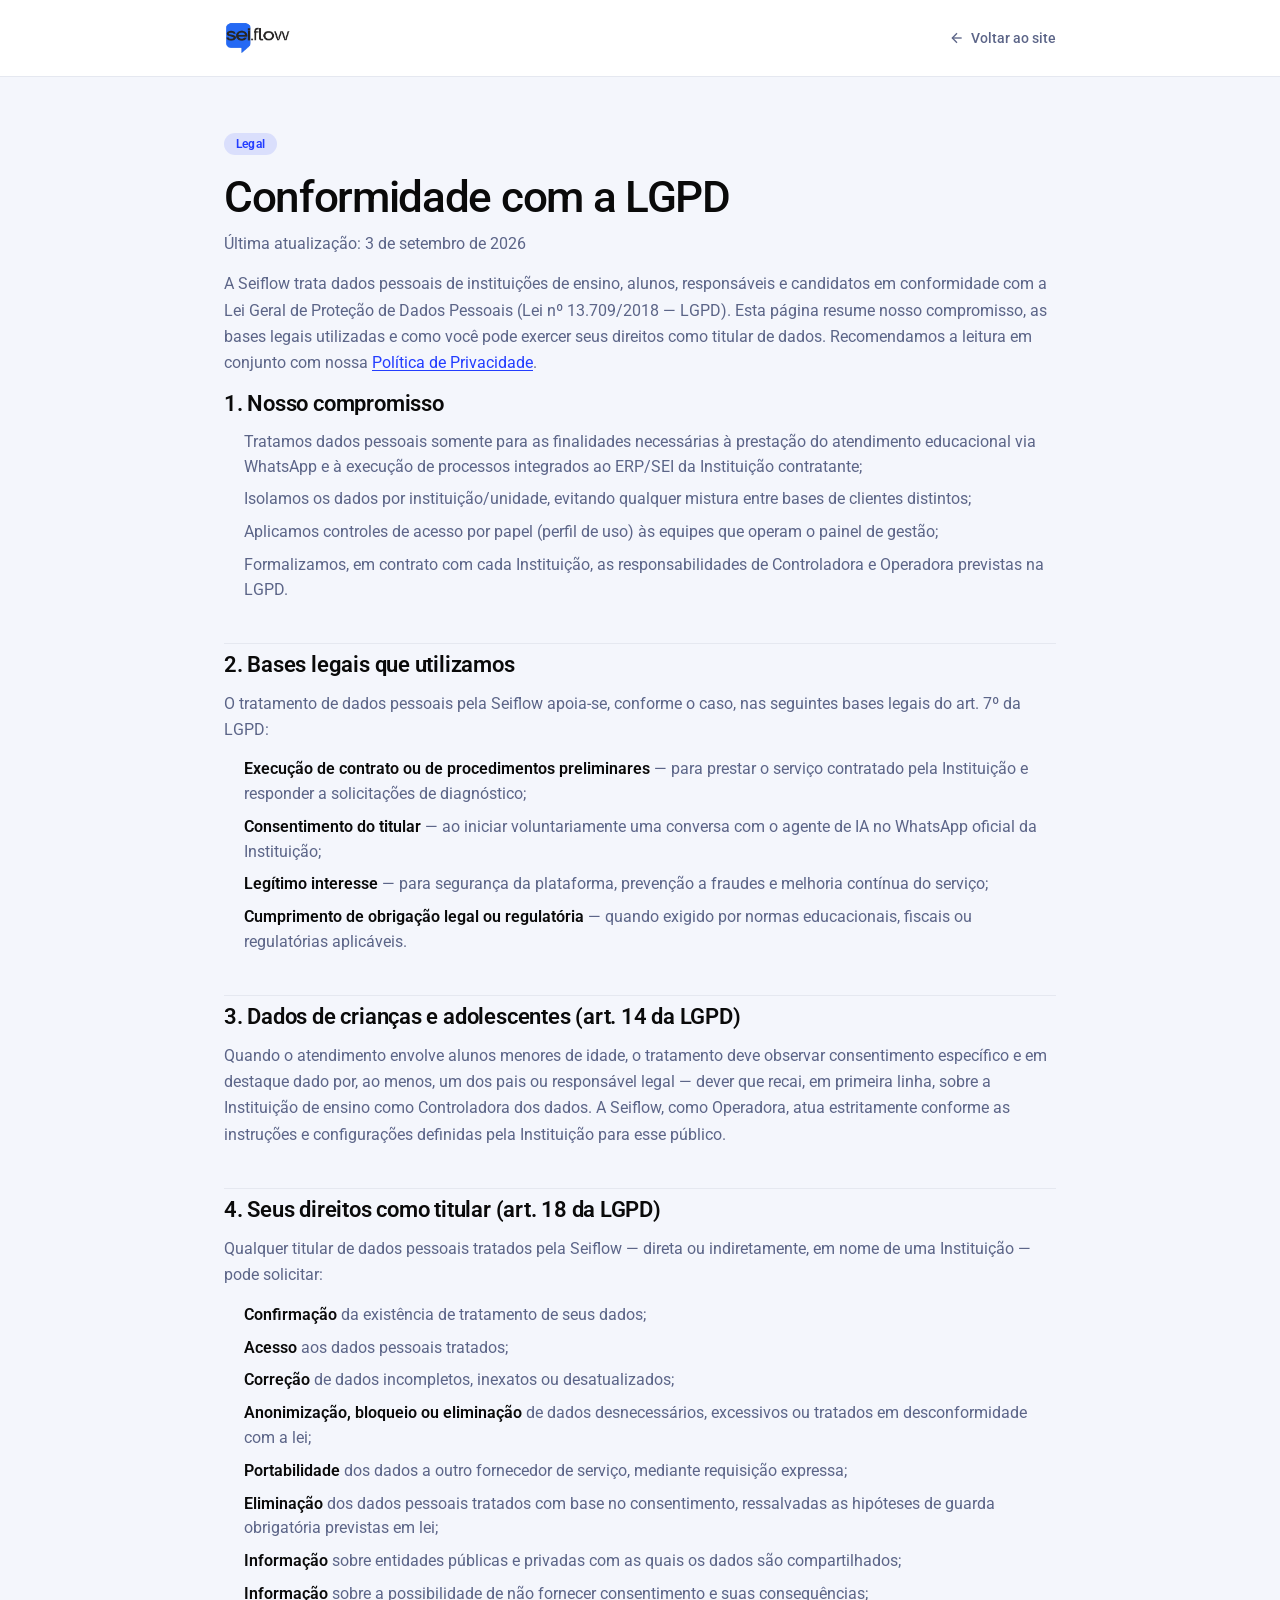
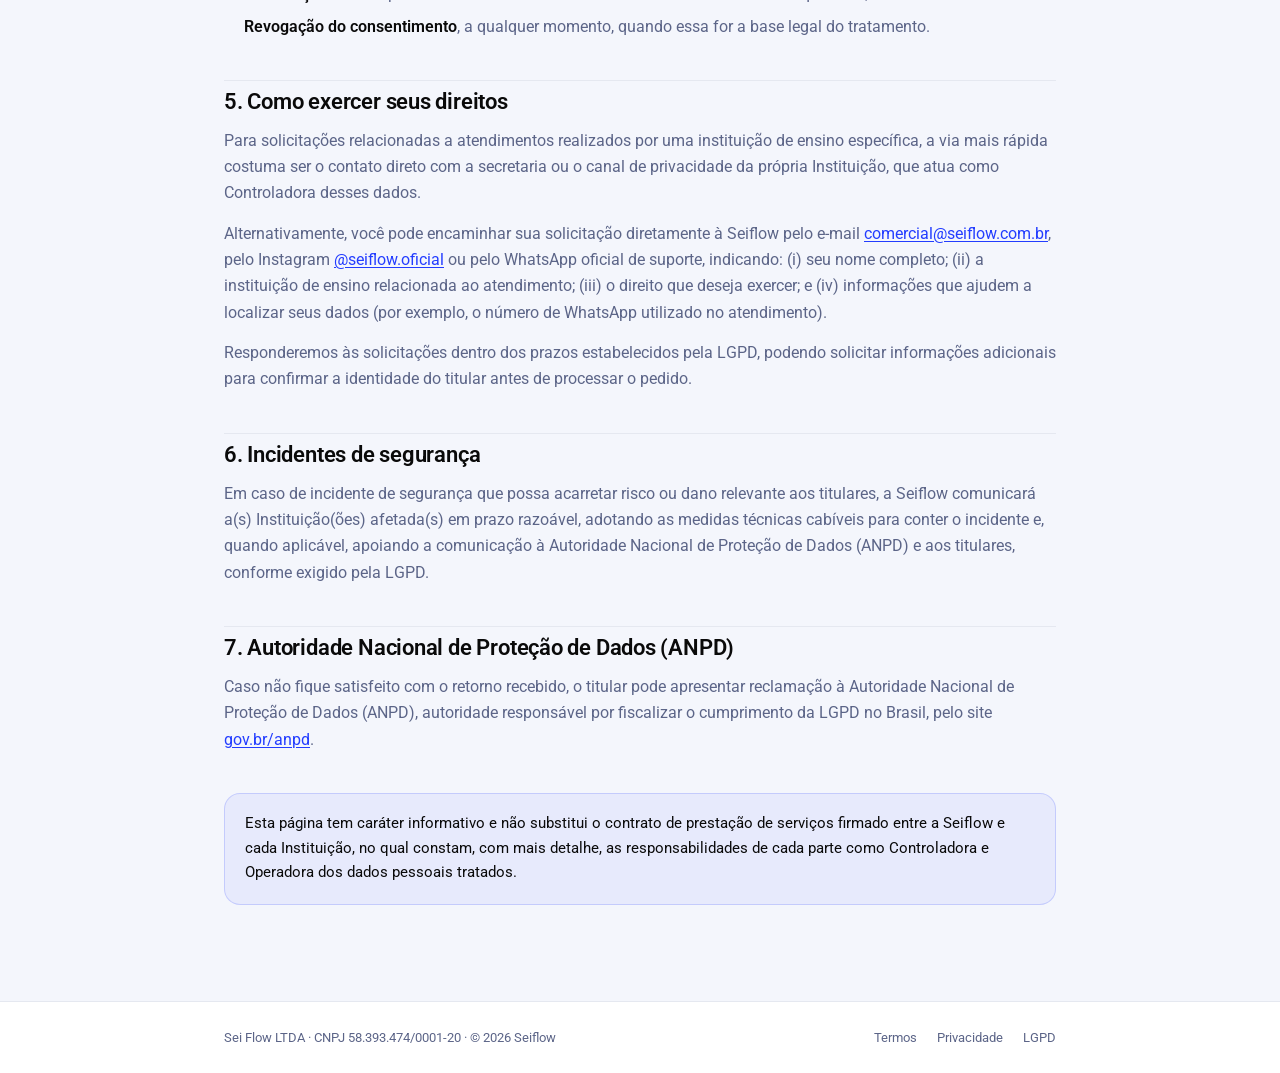
==== commit c6fd15ae: "Adicionar razao social, CNPJ, e-mail comercial e Instagram oficial" ====
--- a/lgpd.html
+++ b/lgpd.html
@@ -96,10 +96,12 @@
         que atua como Controladora desses dados.
       </p>
       <p>
-        Alternativamente, você pode encaminhar sua solicitação diretamente à Seiflow pelo WhatsApp oficial de
-        suporte ou pelos canais informados no rodapé deste site, indicando: (i) seu nome completo; (ii) a
-        instituição de ensino relacionada ao atendimento; (iii) o direito que deseja exercer; e (iv) informações que
-        ajudem a localizar seus dados (por exemplo, o número de WhatsApp utilizado no atendimento).
+        Alternativamente, você pode encaminhar sua solicitação diretamente à Seiflow pelo e-mail
+        <a class="legal-link" href="mailto:comercial@seiflow.com.br">comercial@seiflow.com.br</a>, pelo Instagram
+        <a class="legal-link" href="https://www.instagram.com/seiflow.oficial" target="_blank" rel="noopener">@seiflow.oficial</a>
+        ou pelo WhatsApp oficial de suporte, indicando: (i) seu nome completo; (ii) a instituição de ensino
+        relacionada ao atendimento; (iii) o direito que deseja exercer; e (iv) informações que ajudem a localizar
+        seus dados (por exemplo, o número de WhatsApp utilizado no atendimento).
       </p>
       <p>
         Responderemos às solicitações dentro dos prazos estabelecidos pela LGPD, podendo solicitar informações
@@ -137,7 +139,7 @@
 
   <footer class="legal-footer">
     <div class="legal-footer__row">
-      <span>© 2026 Seiflow. IA educacional para instituições de ensino.</span>
+      <span>Sei Flow LTDA · CNPJ 58.393.474/0001-20 · © 2026 Seiflow</span>
       <div class="legal-footer__links">
         <a href="termos.html">Termos</a>
         <a href="privacidade.html">Privacidade</a>
